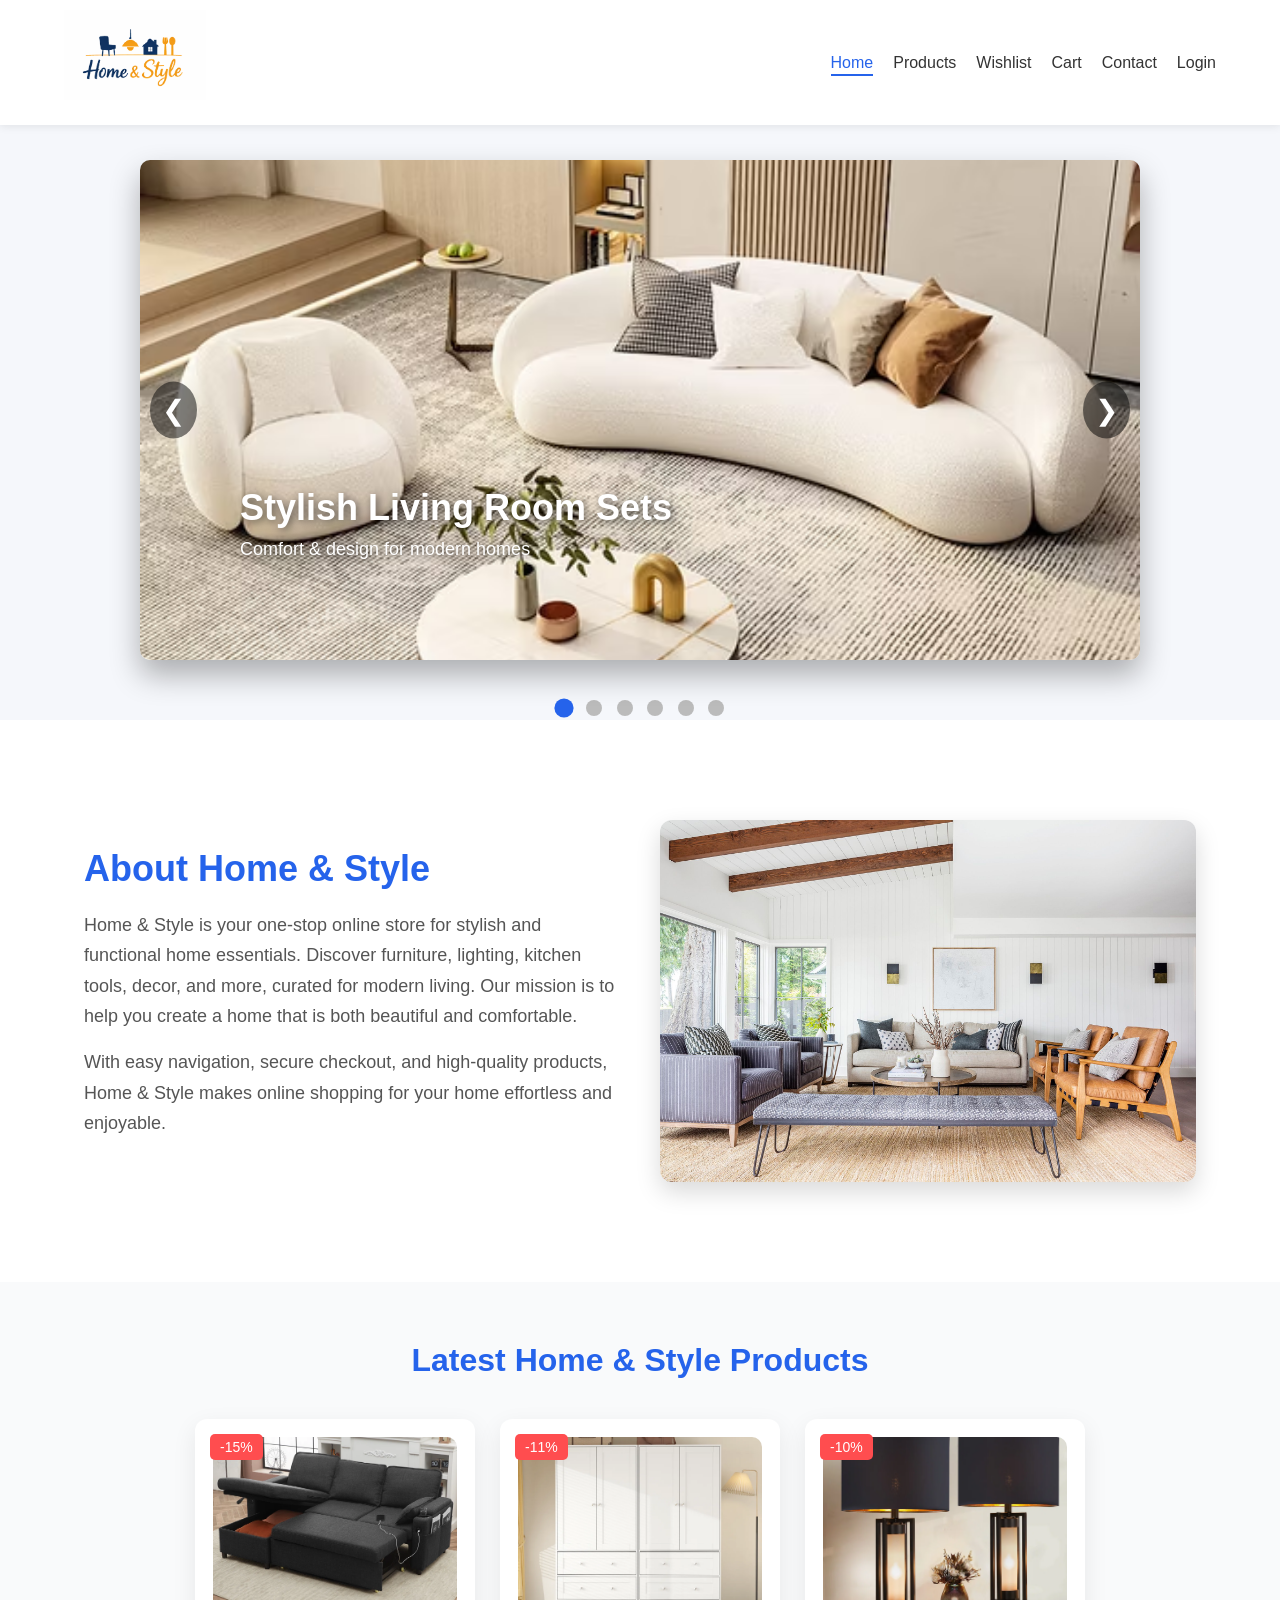
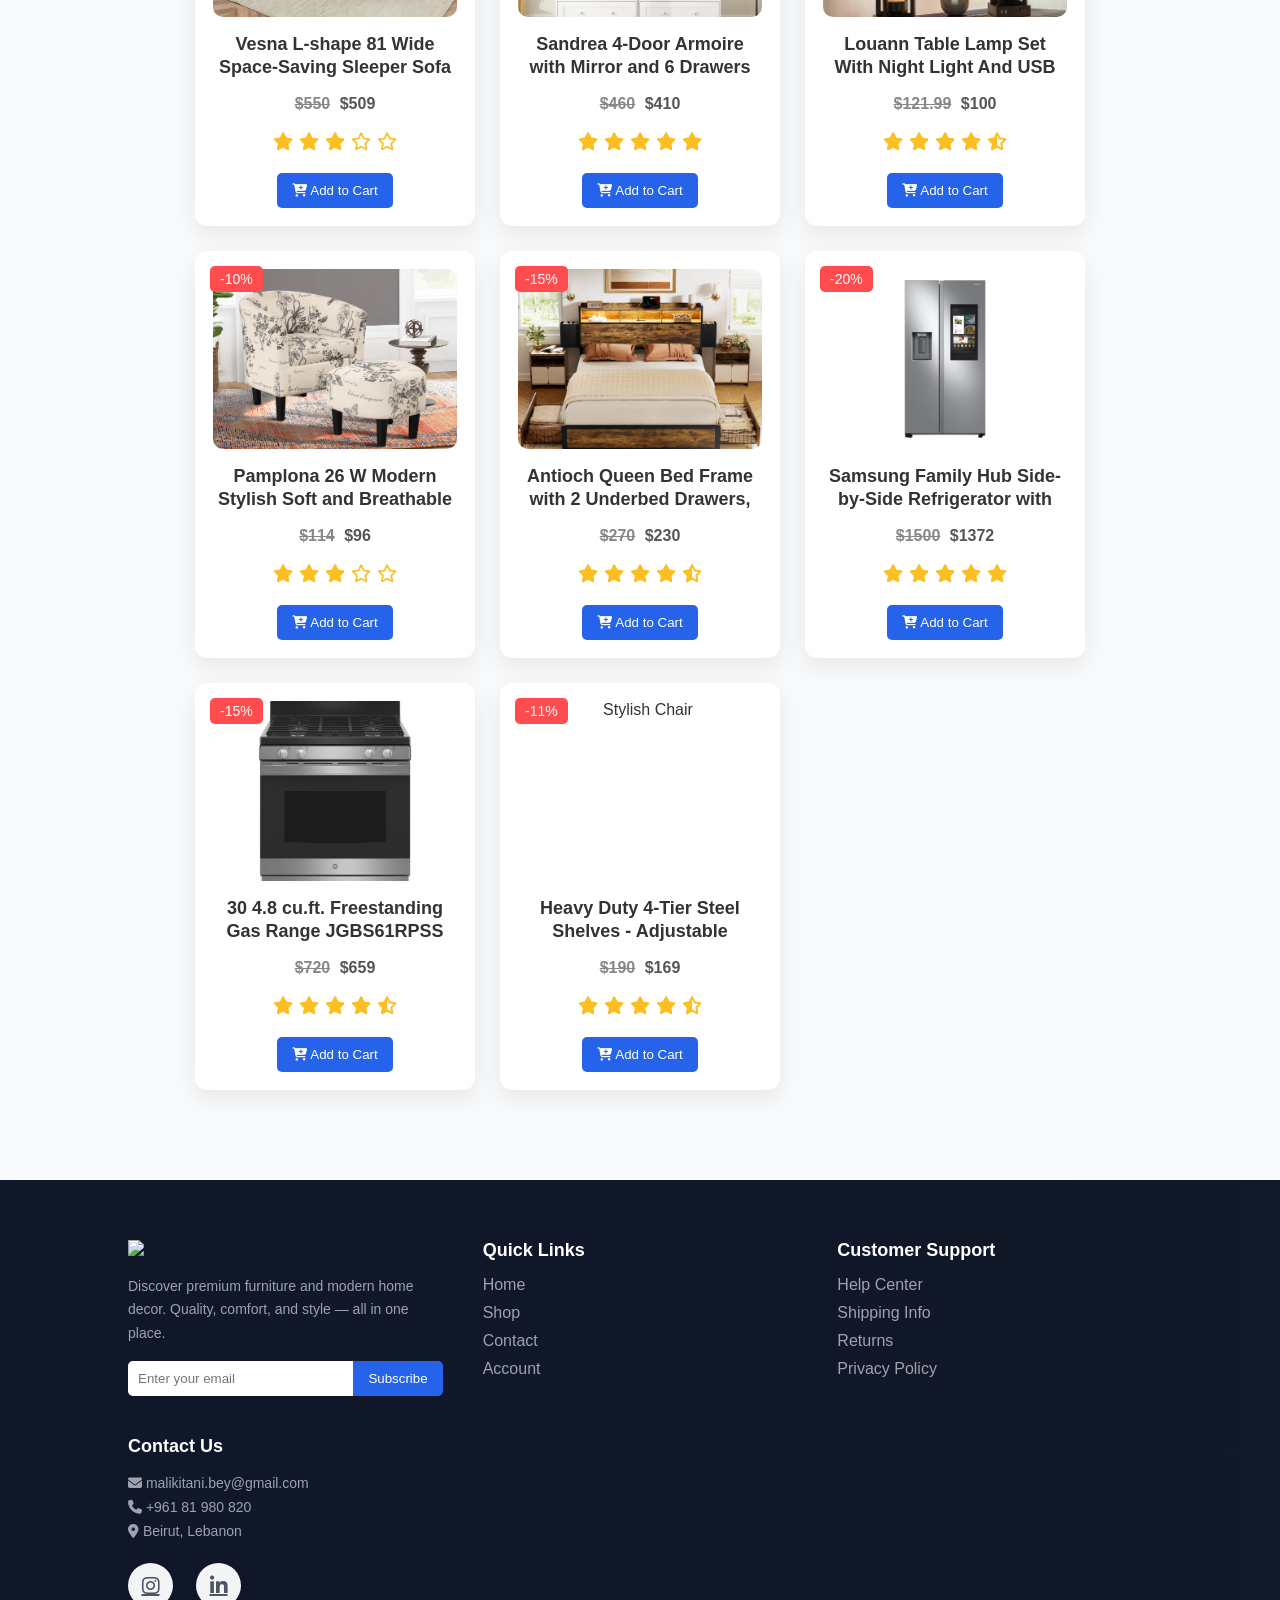
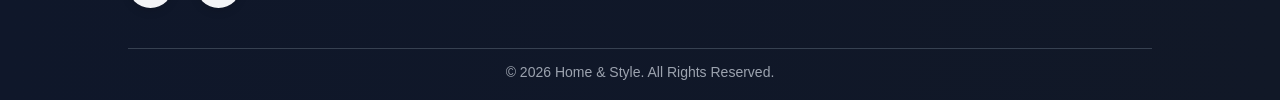
==== index.html @ b0fa2b80 "Initial commit" ====
<!doctype html>
<html lang="en">
  <head>
    <meta charset="UTF-8" />
    <meta name="viewport" content="width=device-width, initial-scale=1.0" />
    <link
      rel="icon"
      href="Images/Screenshot_2026-03-11_191651-removebg-preview.png"
    />
    <title>Home & Style</title>
    <link rel="stylesheet" href="CSS/style.css" />
    <link
      rel="stylesheet"
      href="https://cdnjs.cloudflare.com/ajax/libs/font-awesome/6.5.0/css/all.min.css"
    />
  </head>

  <body>
    <!-- NAVBAR -->

    <header>
      <div class="logo">
        <img
          src="Images/Home&Style.png"
          alt="Home & Style Logo"
          class="footer-logo"
        />
        <span
          id="welcomeUser"
          style="display: none; margin-left: 10px; font-weight: 500"
        ></span>
      </div>

      <nav id="nav">
        <a href="index.html" class="active">Home</a>
        <a href="products.html">Products</a>
        <a href="wishlist.html">Wishlist</a>
        <a href="cart.html">Cart</a>
        <a href="contact.html">Contact</a>
        <a href="login.html">Login</a>
      </nav>

      <div class="menu-btn" id="menu-btn">
        <i class="fa fa-bars"></i>
      </div>
    </header>

    <!-- SLIDESHOW -->

    <div class="slideshow-container">
      <div class="slide fade">
        <img src="Images/slideshow/livingroom.avif" alt="Stylish Living Room" />
        <div class="slide-text">
          <h2>Stylish Living Room Sets</h2>
          <p>Comfort & design for modern homes</p>
        </div>
      </div>

      <div class="slide fade">
        <img
          src="Images/slideshow/kitchen-coffee.jpg"
          alt="Coffee Maker & Appliances"
        />
        <div class="slide-text">
          <h2>Smart Kitchen Essentials</h2>
          <p>Cook smarter with premium tools</p>
        </div>
      </div>

      <div class="slide fade">
        <img
          src="Images/slideshow/kitchen-gadgets.webp"
          alt="Kitchen Gadgets"
        />
        <div class="slide-text">
          <h2>Top Kitchen Gadgets</h2>
          <p>Tools that make cooking easier</p>
        </div>
      </div>

      <div class="slide fade">
        <img src="Images/slideshow/home-decor.jpg" alt="Cozy Decor" />
        <div class="slide-text">
          <h2>Cozy Home Decor Deals</h2>
          <p>Add warmth & comfort to every room</p>
        </div>
      </div>

      <div class="slide fade">
        <img
          src="Images/slideshow/minimalist-room.jpg"
          alt="Minimalist Living Room"
        />
        <div class="slide-text">
          <h2>Minimalist Home Style</h2>
          <p>Elegant simplicity for modern spaces</p>
        </div>
      </div>

      <div class="slide fade">
        <img src="Images/slideshow/modern-lighting.jpg" alt="Modern Lighting" />
        <div class="slide-text">
          <h2>Modern Lighting & Decor</h2>
          <p>Stylish fixtures to brighten every room</p>
        </div>
      </div>

      <!-- Arrows -->
      <a class="prev" onclick="plusSlides(-1)">&#10094;</a>
      <a class="next" onclick="plusSlides(1)">&#10095;</a>
    </div>
    <!-- Dots -->
    <div class="dots-container">
      <span class="dot" onclick="currentSlide(1)"></span>
      <span class="dot" onclick="currentSlide(2)"></span>
      <span class="dot" onclick="currentSlide(3)"></span>
      <span class="dot" onclick="currentSlide(4)"></span>
      <span class="dot" onclick="currentSlide(5)"></span>
      <span class="dot" onclick="currentSlide(6)"></span>
    </div>

    <!-- ABOUT -->

    <section class="about">
      <div class="about-container">
        <div class="about-text">
          <h2>About Home & Style</h2>
          <p>
            Home & Style is your one-stop online store for stylish and
            functional home essentials. Discover furniture, lighting, kitchen
            tools, decor, and more, curated for modern living. Our mission is to
            help you create a home that is both beautiful and comfortable.
          </p>
          <p>
            With easy navigation, secure checkout, and high-quality products,
            Home & Style makes online shopping for your home effortless and
            enjoyable.
          </p>
        </div>
        <div class="about-image">
          <img
            src="Images/slideshow/home-decor.jpg"
            alt="Beautiful Home Setup"
          />
        </div>
      </div>
    </section>

    <!-- LATEST PRODUCTS -->

    <section class="latest-products">
      <h2>Latest Home & Style Products</h2>

      <div class="products-grid">
        <div class="product-card">
          <div class="badge">-15%</div>
          <img
            src="Images/Vesna+L-shape+81_+Wide+Space-Saving+Sleeper+Sofa+Upholstered+Pull-out+Sofa+Bed-95208153.webp"
            alt="Modern Table"
          />
          <div class="overlay">
            <button
              class="quick-view"
              onclick="
                goToProduct(
                  'Vesna L-shape 81 Wide Space-Saving Sleeper Sofa Upholstered Pull-out Sofa Bed',
                )
              "
            >
              Quick View
            </button>
          </div>
          <h3>
            Vesna L-shape 81 Wide Space-Saving Sleeper Sofa Upholstered Pull-out
            Sofa Bed
          </h3>
          <p><span class="old-price">$550</span> $509</p>
          <div class="rating">
            <i class="fa-solid fa-star"></i>
            <i class="fa-solid fa-star"></i>
            <i class="fa-solid fa-star"></i>
            <i class="fa-regular fa-star"></i>
            <i class="fa-regular fa-star"></i>
          </div>
          <button><i class="fa-solid fa-cart-plus"></i> Add to Cart</button>
        </div>

        <div class="product-card">
          <div class="badge">-11%</div>
          <img
            src="Images/Sandrea+4-Door+Armoire+with+Mirror+and+6+Drawers-682798570.webp"
            alt="Comfortable Sofa"
          />
          <div class="overlay">
            <button
              class="quick-view"
              onclick="
                goToProduct('Sandrea 4-Door Armoire with Mirror and 6 Drawers')
              "
            >
              Quick View
            </button>
          </div>
          <h3>Sandrea 4-Door Armoire with Mirror and 6 Drawers</h3>
          <p><span class="old-price">$460</span> $410</p>
          <div class="rating">
            <i class="fa-solid fa-star"></i>
            <i class="fa-solid fa-star"></i>
            <i class="fa-solid fa-star"></i>
            <i class="fa-solid fa-star"></i>
            <i class="fa-solid fa-star"></i>
          </div>
          <button><i class="fa-solid fa-cart-plus"></i> Add to Cart</button>
        </div>

        <div class="product-card">
          <div class="badge">-10%</div>
          <img
            src="Images/25_+Louann+Table+Lamp+Set+With+Night+Light+And+USB+Ports.webp"
            alt="Decorative Lamp"
          />
          <div class="overlay">
            <button
              class="quick-view"
              onclick="
                goToProduct(
                  'Louann Table Lamp Set With Night Light And USB Ports',
                )
              "
            >
              Quick View
            </button>
          </div>
          <h3>Louann Table Lamp Set With Night Light And USB Ports</h3>
          <p><span class="old-price">$121.99</span> $100</p>
          <div class="rating">
            <i class="fa-solid fa-star"></i>
            <i class="fa-solid fa-star"></i>
            <i class="fa-solid fa-star"></i>
            <i class="fa-solid fa-star"></i>
            <i class="fa-solid fa-star-half-stroke"></i>
          </div>
          <button><i class="fa-solid fa-cart-plus"></i> Add to Cart</button>
        </div>

        <div class="product-card">
          <div class="badge">-10%</div>
          <img
            src="Images/Pamplona+26_+W+Modern+Stylish+Soft+and+Breathable+Upholstered+Barrel+Chair+and+Ottoman-1349253307.webp"
            alt="Kitchen Tools"
          />
          <div class="overlay">
            <button
              class="quick-view"
              onclick="
                goToProduct(
                  'Pamplona 26 W Modern Stylish Soft and Breathable Upholstered Barrel Chair and Ottoman',
                )
              "
            >
              Quick View
            </button>
          </div>
          <h3>
            Pamplona 26 W Modern Stylish Soft and Breathable Upholstered Barrel
            Chair and Ottoman
          </h3>
          <p><span class="old-price">$114</span> $96</p>
          <div class="rating">
            <i class="fa-solid fa-star"></i>
            <i class="fa-solid fa-star"></i>
            <i class="fa-solid fa-star"></i>
            <i class="fa-regular fa-star"></i>
            <i class="fa-regular fa-star"></i>
          </div>
          <button><i class="fa-solid fa-cart-plus"></i> Add to Cart</button>
        </div>

        <div class="product-card">
          <div class="badge">-15%</div>
          <img
            src="Images/Antioch+Queen+Bed+Frame+with+2+Underbed+Drawers,+Modern+Platform+Bed+with+Charging+Station+&+LED+Light,+Storage+Headboard+with++2+Bedside+Drawers+&+Open+Bookcase+Shelves,+R.webp"
            alt="Modern Wardrobe"
          />
          <div class="overlay">
            <button
              class="quick-view"
              onclick="
                goToProduct(
                  'Antioch Queen Bed Frame with 2 Underbed Drawers, Modern Platform Bed with Charging Station & LED Light, Storage Headboard with 2 Bedside Drawers & Open Bookcase Shelves, Rustic Brown',
                )
              "
            >
              Quick View
            </button>
          </div>
          <h3>
            Antioch Queen Bed Frame with 2 Underbed Drawers, Modern Platform Bed
            with Charging Station & LED Light, Storage Headboard with 2 Bedside
            Drawers & Open Bookcase Shelves, Rustic Brown
          </h3>
          <p><span class="old-price">$270</span> $230</p>
          <div class="rating">
            <i class="fa-solid fa-star"></i>
            <i class="fa-solid fa-star"></i>
            <i class="fa-solid fa-star"></i>
            <i class="fa-solid fa-star"></i>
            <i class="fa-solid fa-star-half-stroke"></i>
          </div>
          <button><i class="fa-solid fa-cart-plus"></i> Add to Cart</button>
        </div>

        <div class="product-card">
          <div class="badge">-20%</div>
          <img
            src="Images/Samsung+Family+Hub+Side-by-Side+Refrigerator+with+Touch+Screen-49425573.webp"
            alt="Stylish Chair"
          />
          <div class="overlay">
            <button
              class="quick-view"
              onclick="
                goToProduct(
                  'Samsung Family Hub Side-by-Side Refrigerator with Touch Screen RS27T5561SR/AA',
                )
              "
            >
              Quick View
            </button>
          </div>
          <h3>
            Samsung Family Hub Side-by-Side Refrigerator with Touch Screen
            RS27T5561SR/AA
          </h3>
          <p><span class="old-price">$1500</span> $1372</p>
          <div class="rating">
            <i class="fa-solid fa-star"></i>
            <i class="fa-solid fa-star"></i>
            <i class="fa-solid fa-star"></i>
            <i class="fa-solid fa-star"></i>
            <i class="fa-solid fa-star"></i>
          </div>
          <button><i class="fa-solid fa-cart-plus"></i> Add to Cart</button>
        </div>

        <div class="product-card">
          <div class="badge">-15%</div>
          <img
            src="Images/30_+4.8+cu.ft.+Freestanding+Gas+Range-50219102.webp"
            alt="Modern Wardrobe"
          />
          <div class="overlay">
            <button
              class="quick-view"
              onclick="
                goToProduct('30 4.8 cu.ft. Freestanding Gas Range JGBS61RPSS')
              "
            >
              Quick View
            </button>
          </div>
          <h3>30 4.8 cu.ft. Freestanding Gas Range JGBS61RPSS</h3>
          <p><span class="old-price">$720</span> $659</p>
          <div class="rating">
            <i class="fa-solid fa-star"></i>
            <i class="fa-solid fa-star"></i>
            <i class="fa-solid fa-star"></i>
            <i class="fa-solid fa-star"></i>
            <i class="fa-solid fa-star-half-stroke"></i>
          </div>
          <button><i class="fa-solid fa-cart-plus"></i> Add to Cart</button>
        </div>

        <div class="product-card">
          <div class="badge">-11%</div>
          <img
            src="images/Heavy+Duty+4-Tier+Steel+Shelves+-+Adjustable+Storage+Rack+For+Garage,+Warehouse,+Pantry+&+Toolsheds-1450413742.webp"
            alt="Stylish Chair"
          />
          <div class="overlay">
            <button
              class="quick-view"
              class="quick-view"
              onclick="
                goToProduct(
                  'Heavy Duty 4-Tier Steel Shelves - Adjustable Storage Rack For Garage, Warehouse, Pantry & Toolsheds',
                )
              "
            >
              Quick View
            </button>
          </div>
          <h3>
            Heavy Duty 4-Tier Steel Shelves - Adjustable Storage Rack For
            Garage, Warehouse, Pantry & Toolsheds
          </h3>
          <p><span class="old-price">$190</span> $169</p>
          <div class="rating">
            <i class="fa-solid fa-star"></i>
            <i class="fa-solid fa-star"></i>
            <i class="fa-solid fa-star"></i>
            <i class="fa-solid fa-star"></i>
            <i class="fa-solid fa-star-half-stroke"></i>
          </div>
          <button><i class="fa-solid fa-cart-plus"></i> Add to Cart</button>
        </div>
      </div>
    </section>

    <!-- FOOTER -->
    <footer class="footer">
      <div class="footer-container">
        <div class="footer-box">
          <img src="images/Home&Style.png" class="footer-logo" />
          <p>
            Discover premium furniture and modern home decor. Quality, comfort,
            and style — all in one place.
          </p>

          <div class="newsletter">
            <input type="email" placeholder="Enter your email" />
            <button>Subscribe</button>
          </div>
        </div>

        <div class="footer-box">
          <h3>Quick Links</h3>
          <ul>
            <li><a href="index.html">Home</a></li>
            <li><a href="products.html">Shop</a></li>
            <li><a href="contact.html">Contact</a></li>
            <li><a href="login.html">Account</a></li>
          </ul>
        </div>

        <div class="footer-box">
          <h3>Customer Support</h3>
          <ul>
            <li><a href="#">Help Center</a></li>
            <li><a href="#">Shipping Info</a></li>
            <li><a href="#">Returns</a></li>
            <li><a href="#">Privacy Policy</a></li>
          </ul>
        </div>

        <div class="footer-box">
          <h3>Contact Us</h3>
          <p><i class="fa-solid fa-envelope"></i> malikitani.bey@gmail.com</p>
          <p><i class="fa-solid fa-phone"></i> +961 81 980 820</p>
          <p><i class="fa-solid fa-location-dot"></i> Beirut, Lebanon</p>

          <div class="social-icons">
            <a href="https://www.instagram.com/m_itanii/?hl=en" target="_blank">
              <i class="fa-brands fa-instagram"></i>
            </a>
            <a
              href="https://www.linkedin.com/in/malek-itani-0888023a7"
              target="_blank"
            >
              <i class="fa-brands fa-linkedin-in"></i>
            </a>
          </div>
        </div>
      </div>

      <div class="footer-bottom">
        <p>© 2026 Home & Style. All Rights Reserved.</p>
      </div>
    </footer>

    <!-- Toast Notification -->

    <div id="toast"></div>

    <script src="Script/script.js"></script>
  </body>
</html>
---- CSS/style.css ----
* {
  margin: 0;
  padding: 0;
  box-sizing: border-box;
  font-family: Arial, sans-serif;
}

body {
  background: #f5f7fb;
  color: #333;
  overflow-x: hidden;
}

header {
  display: flex;
  justify-content: space-between;
  align-items: center;
  flex-wrap: wrap;
  padding: 10px 5%;
  background: #ffffff;
  position: fixed;
  top: 0;
  left: 0;
  width: 100%;
  z-index: 10000;
  box-shadow: 0 2px 8px rgba(0, 0, 0, 0.08);
  transition:
    background 0.3s ease,
    padding 0.3s ease;
}

header.scrolled {
  background: #ffffff;
  padding: 5px 5%;
}

.logo {
  display: flex;
  align-items: center;
  gap: 8px;
  font-size: 20px;
  font-weight: bold;
  color: #2563eb;
}

.logo img {
  height: 10vh;
  max-height: 100px;
  width: auto;
  display: block;
  cursor: pointer;
  transition: transform 0.3s ease;
}

.logo img:hover {
  transform: scale(1.05);
}

.logo-container {
  display: flex;
  align-items: center;
  gap: 10px;
}

#welcomeUser {
  color: #2563eb;
  font-size: 16px;
  font-weight: 600;
  margin-left: 12px;
  padding: 4px 10px;
  border-radius: 20px;
  background: #e0f0ff;
  box-shadow: 0 2px 6px rgba(0, 0, 0, 0.1);
  transition: background 0.3s, color 0.3s, transform 0.3s;
  cursor: default;
  display: inline-block;
  cursor: pointer;
}

#welcomeUser:hover {
  background: #2563eb;
  color: #fff;
  transform: scale(1.05);
}

nav {
  display: flex;
  align-items: center;
  gap: 20px;
}

nav a {
  color: #333;
  text-decoration: none;
  font-weight: 500;
  position: relative;
  transition: color 0.3s ease;
  white-space: nowrap;
}

nav a::after {
  content: "";
  display: block;
  height: 2px;
  width: 0;
  background: #2563eb;
  transition: width 0.3s;
  position: absolute;
  bottom: -4px;
  left: 0;
}

nav a:hover {
  color: #2563eb;
}

nav a:hover::after {
  width: 100%;
}

nav a.active {
  color: #2563eb;
}

nav a.active::after {
  width: 100%;
}

#welcome {
  margin-left: 15px;
  cursor: pointer;
  font-weight: bold;
  color: #2563eb;
}

#welcome:hover {
  text-decoration: underline;
  color: #1d4ed8;
}

.nav-right {
  display: flex;
  align-items: center;
  gap: 15px;
}

.search-box {
  position: relative;
}

.search-box input {
  padding: 7px 35px 7px 10px;
  border-radius: 5px;
  border: 1px solid #ddd;
  outline: none;
  width: 280px;
  transition: 0.3s;
}

.search-box input:focus {
  width: 300px;
}

.search-box i {
  position: absolute;
  right: 10px;
  top: 50%;
  transform: translateY(-50%);
  color: #777;
}

.menu-btn {
  display: none;
  font-size: 26px;
  cursor: pointer;
  color: #2563eb;
  z-index: 2000;
  position: relative;
  margin-left: auto;
}

/* MOBILE RESPONSIVE NAV */
@media (max-width: 1024px) {
  header {
    padding: 10px 4%;
  }

  .search-box input {
    width: 240px;
  }

  .search-box input:focus {
    width: 260px;
  }
}

@media (max-width: 768px) {
  nav {
    display: none;
    flex-direction: column;
    background: #ffffff;
    position: absolute;
    top: 100%;
    right: 0;
    width: 220px;
    padding: 15px 0;
    border-left: 1px solid #eee;
    border-bottom-left-radius: 10px;
    box-shadow: 0 5px 15px rgba(0, 0, 0, 0.08);
    z-index: 1500;
  }

  nav a {
    margin: 8px 0;
    padding: 10px 20px;
    border-bottom: 1px solid #eee;
  }

  nav a:last-child {
    border-bottom: none;
  }

  .menu-btn {
    display: block;
  }

  nav.show {
    display: flex;
    animation: slideIn 0.3s ease forwards;
  }

  @keyframes slideIn {
    0% {
      right: -220px;
      opacity: 0;
    }

    100% {
      right: 0;
      opacity: 1;
    }
  }

  .search-box input {
    width: 250px;
  }

  .search-box input:focus {
    width: 280px;
  }

  .logo {
    flex-direction: column;
    align-items: flex-start;
  }

  #welcomeUser {
    margin-left: 0;
    margin-top: 5px;
    font-size: 14px;
  }
}

@media (max-width: 480px) {
  .logo img {
    height: 70px;
  }

  nav {
    width: 150px;
  }

  .search-box input {
    width: 210px;
  }

  .search-box input:focus {
    width: 220px;
  }

  nav a {
    padding: 8px 15px;
  }
}

/* SLIDESHOW */
.slideshow-container {
  width: 95%;
  max-width: 1000px;
  height: 500px;
  position: relative;
  margin: 160px auto 40px auto;
  border-radius: 10px;
  overflow: visible;
  box-shadow: 0 15px 30px rgba(0, 0, 0, 0.3);
  background: #f5f7fb;
}

.slide {
  display: none;
  width: 100%;
  height: 100%;
  position: relative;
}

.slide img {
  width: 100%;
  height: 100%;
  object-fit: cover;
  object-position: center;
  transition: transform 1.5s ease;
  border-radius: 10px;
}

.fade {
  animation-name: fadeZoom;
  animation-duration: 1.5s;
}

@keyframes fadeZoom {
  from {
    opacity: 0;
    transform: scale(1.05);
  }

  to {
    opacity: 1;
    transform: scale(1);
  }
}

.prev,
.next {
  cursor: pointer;
  position: absolute;
  top: 50%;
  transform: translateY(-50%);
  font-size: 28px;
  color: white;
  background: rgba(0, 0, 0, 0.5);
  padding: 12px;
  border-radius: 50%;
  user-select: none;
  transition:
    background 0.3s,
    transform 0.3s;
  z-index: 10;
}

.prev:hover,
.next:hover {
  background: rgba(0, 0, 0, 0.8);
  transform: translateY(-50%) scale(1.1);
}

.next {
  right: 10px;
}

.prev {
  left: 10px;
}

.dots-container {
  text-align: center;
  margin-top: 15px;
}

.dot {
  height: 16px;
  width: 16px;
  margin: 0 5px;
  background-color: #bbb;
  border-radius: 50%;
  display: inline-block;
  cursor: pointer;
  transition:
    background-color 0.3s,
    transform 0.3s;
}

.dot:hover,
.dot.active {
  background-color: #2563eb;
  transform: scale(1.2);
}

.slide-text {
  position: absolute;
  bottom: 20%;
  left: 10%;
  color: white;
  text-shadow: 2px 2px 8px rgba(0, 0, 0, 0.6);
}

.slide-text h2 {
  font-size: 36px;
  margin-bottom: 10px;
}

.slide-text p {
  font-size: 18px;
}

/* Responsive */
@media (max-width: 1024px) {
  .slideshow-container {
    height: 400px;
  }
}

@media (max-width: 768px) {
  .slideshow-container {
    height: 300px;
  }

  .slide-text h2 {
    font-size: 24px;
  }

  .slide-text p {
    font-size: 14px;
  }

  .prev,
  .next {
    font-size: 22px;
    padding: 10px;
  }

}

@media (max-width: 480px) {
  .slideshow-container {
    height: 250px;
  }

  .prev,
  .next {
    font-size: 18px;
    padding: 8px;
  }

  .dot {
    height: 12px;
    width: 12px;
  }
}

/* ABOUT */

.about {
  padding: 80px 5%;
  background: #ffffff;
}

.about-container {
  display: flex;
  align-items: center;
  justify-content: space-between;
  gap: 40px;
  flex-wrap: wrap;
  width: 100%;
  max-width: 1200px;
  margin: auto;
  padding: 20px;
}

.about-text {
  flex: 1;
  min-width: 0;
  text-align: left;
}

.about-text h2 {
  color: #2563eb;
  font-size: 36px;
  margin-bottom: 20px;
}

.about-text p {
  font-size: 18px;
  line-height: 1.7;
  margin-bottom: 15px;
  color: #555;
}

.about-image {
  flex: 1;
  min-width: 0;
  display: flex;
  justify-content: flex-start;
}

.about-image img {
  width: 100%;
  max-width: 100%;
  height: auto;
  display: block;
  object-fit: cover;
  border-radius: 12px;
  box-shadow: 0 10px 25px rgba(0, 0, 0, 0.15);
}

/* Responsive */
@media (max-width: 768px) {
  .about-container {
    flex-direction: column-reverse;
    gap: 30px;
    text-align: left;
  }

  .about-image {
    justify-content: flex-start;
  }

  .about-text h2 {
    font-size: 28px;
  }

  .about-text p {
    font-size: 16px;
  }
}

/* PRODUCTS */

.latest-products {
  padding: 60px 10%;
  background: #f9fafb;
}

.latest-products h2 {
  color: #2563eb;
  font-size: 32px;
  text-align: center;
  margin-bottom: 40px;
  font-weight: 600;
}

.products-grid {
  display: grid;
  grid-template-columns: repeat(auto-fill, minmax(240px, 280px));
  justify-content: center;
  gap: 25px;
  margin-bottom: 30px;
}

.product-card {
  position: relative;
  background: white;
  padding: 18px;
  border-radius: 12px;
  box-shadow: 0 8px 25px rgba(0, 0, 0, 0.08);
  transition: transform 0.35s ease, box-shadow 0.35s ease;
  gap: 6px;
  display: flex;
  flex-direction: column;
  align-items: center;
  text-align: center;
  overflow: hidden;
}

.product-card:hover {
  transform: translateY(-10px) scale(1.02);
  box-shadow: 0 18px 40px rgba(0, 0, 0, 0.15);
}

.badge {
  position: absolute;
  top: 15px;
  left: 15px;
  background: #ff4d4f;
  color: white;
  padding: 5px 10px;
  font-size: 14px;
  border-radius: 5px;
  transition: 0.3s;
  z-index: 9999;
  cursor: pointer;
}

.badge:hover {
  transform: scale(1.1);
}

.overlay {
  position: absolute;
  top: 0;
  left: 0;
  width: 100%;
  height: 100%;
  background: rgba(0, 0, 0, 0.35);
  opacity: 0;
  display: flex;
  justify-content: center;
  align-items: center;
  transition: opacity 0.3s ease;
}

.product-card:hover .overlay {
  opacity: 1;
}

.quick-view {
  background: #2563eb;
  border: none;
  padding: 10px 15px;
  color: white;
  border-radius: 5px;
  cursor: pointer;
  font-weight: 500;
}

.quick-view:hover {
  background: #1d4ed8;
}

.product-card img {
  width: 100%;
  height: 180px;
  object-fit: cover;
  border-radius: 10px;
  margin-bottom: 10px;
  transition: transform 0.4s ease;
  cursor: pointer;
}

.product-card h3 {
  font-size: 18px;
  margin-bottom: 8px;
  color: #333;
  line-height: 1.3;
  min-height: 48px;
  max-height: 48px;
  overflow: hidden;
}

.product-card p {
  font-size: 16px;
  color: #555;
  margin-bottom: 12px;
  min-height: 20px;
  font-weight: 600;
}

.old-price {
  text-decoration: line-through;
  color: #888;
  margin-right: 5px;
}

.rating {
  display: flex;
  justify-content: center;
  gap: 6px;
  margin-bottom: 12px;
  color: #fbbf24;
  font-size: 18px;
  min-height: 22px;
}

.rating i {
  transition:
    transform 0.25s ease,
    color 0.25s ease;
  cursor: pointer;
}

.product-card button {
  background: #2563eb;
  border: none;
  padding: 10px 15px;
  color: white;
  cursor: pointer;
  border-radius: 5px;
  font-weight: 500;
  transition: background 0.3s;
}

.product-card button:hover {
  background: #1d4ed8;
}

/* Responsive */
@media (max-width: 768px) {
  .latest-products {
    padding: 50px 5%;
  }

  .latest-products h2 {
    font-size: 28px;
  }
}

@media (max-width: 480px) {
  .latest-products h2 {
    font-size: 24px;
  }
}


/* FOOTER */
.footer {
  background: linear-gradient(to right, #0f172a, #111827);
  color: #e5e7eb;
  padding: 60px 10% 20px;
  font-family: 'Segoe UI', sans-serif;
}

.footer-container {
  display: grid;
  grid-template-columns: repeat(auto-fit, minmax(230px, 1fr));
  gap: 40px;
}

.footer-logo {
  width: 140px;
  margin-bottom: 15px;
}

.footer-box h3 {
  margin-bottom: 15px;
  font-size: 18px;
  color: #fff;
}

.footer-box p {
  font-size: 14px;
  color: #9ca3af;
  line-height: 1.7;
}

.footer-box ul {
  list-style: none;
  padding: 0;
}

.footer-box ul li {
  margin-bottom: 10px;
}

.footer-box ul li a {
  text-decoration: none;
  color: #9ca3af;
  transition: 0.3s;
}

.footer-box ul li a:hover {
  color: #ff6600;
  padding-left: 5px;
}

.newsletter {
  display: flex;
  margin-top: 15px;
}

.newsletter input {
  flex: 1;
  padding: 10px;
  border: none;
  outline: none;
  border-radius: 5px 0 0 5px;
}

.newsletter button {
  padding: 10px 15px;
  border: none;
  background: #2563eb;
  color: white;
  cursor: pointer;
  border-radius: 0 5px 5px 0;
  transition: 0.3s;
}

.newsletter button:hover {
  background: #1d4ac7;
}

.social-icons {
  margin-top: 15px;
}

.social-icons a {
  display: inline-block;
  width: 38px;
  height: 38px;
  line-height: 38px;
  text-align: center;
  background: #1f2937;
  color: #fff;
  border-radius: 50%;
  margin-right: 8px;
  transition: 0.3s;
}

.social-icons a:hover {
  background: #1d4ac7;
  transform: translateY(-3px);
}

.footer-bottom {
  text-align: center;
  border-top: 1px solid #374151;
  margin-top: 40px;
  padding-top: 15px;
  font-size: 14px;
  color: #9ca3af;
}

/* MOBILE */
@media(max-width:768px) {
  .newsletter {
    flex-direction: column;
  }

  .newsletter input {
    border-radius: 5px;
    margin-bottom: 10px;
  }

  .newsletter button {
    border-radius: 5px;
  }
}


/* CONTACT PAGE */
.contact {
  padding: 180px 5% 80px;
  background: linear-gradient(135deg, #f5f7fb 0%, #e2e8f0 100%);
  font-family: 'Poppins', sans-serif;
}

.contact-title {
  text-align: center;
  margin-bottom: 50px;
  font-size: 36px;
  font-weight: 700;
  color: #1f2937;
  letter-spacing: 1px;
}

.contact-container {
  display: grid;
  grid-template-columns: repeat(auto-fit, minmax(300px, 1fr));
  gap: 40px;
}

.contact-info {
  background: #fff;
  padding: 30px 25px;
  border-radius: 16px;
  box-shadow: 0 10px 30px rgba(0, 0, 0, 0.08);
  transition: all 0.3s ease;
}

.contact-info:hover {
  transform: translateY(-5px);
  box-shadow: 0 15px 35px rgba(0, 0, 0, 0.12);
}

.contact-info h3 {
  margin-bottom: 20px;
  font-size: 24px;
  color: #111827;
  font-weight: 600;
}

.contact-info p {
  margin-bottom: 12px;
  font-size: 15px;
  color: #4b5563;
  display: flex;
  align-items: center;
  word-wrap: break-word;
}

.contact-info i {
  margin-right: 10px;
  color: #6366f1;
}

/* Social Icons */
.social-icons {
  margin-top: 20px;
  display: flex;
  gap: 15px;
}

.social-icons a {
  display: flex;
  align-items: center;
  justify-content: center;
  width: 45px;
  height: 45px;
  background: #f3f4f6;
  color: #4b5563;
  border-radius: 50%;
  font-size: 20px;
  box-shadow: 0 4px 8px rgba(0, 0, 0, 0.1);
  transition: all 0.4s ease;
  position: relative;
  overflow: hidden;
}

.social-icons a::before {
  content: "";
  position: absolute;
  width: 120%;
  height: 120%;
  background: linear-gradient(45deg, #6366f1, #4f46e5, #8b5cf6);
  top: -110%;
  left: -110%;
  transform: rotate(45deg);
  transition: all 0.5s ease;
  z-index: 0;
}

.social-icons a:hover::before {
  top: -10%;
  left: -10%;
}

.social-icons a i {
  position: relative;
  z-index: 1;
  transition: transform 0.3s ease;
}

.social-icons a:hover i {
  transform: scale(1.2);
  color: #fff;
}

.social-icons a:hover {
  box-shadow: 0 8px 20px rgba(99, 102, 241, 0.4);
}

/* RIGHT SIDE (FORM) */
.contact-form {
  background: #fff;
  padding: 30px 25px;
  border-radius: 16px;
  box-shadow: 0 10px 30px rgba(0, 0, 0, 0.08);
  transition: all 0.3s ease;
}

.contact-form:hover {
  transform: translateY(-5px);
  box-shadow: 0 15px 35px rgba(0, 0, 0, 0.12);
}

.contact-form form {
  display: flex;
  flex-direction: column;
  gap: 15px;
}

/* Inputs & Textarea */
.contact-form input,
.contact-form textarea {
  padding: 12px 14px;
  border-radius: 10px;
  border: 1px solid #d1d5db;
  font-size: 14px;
  outline: none;
  transition: 0.3s;
  width: 100%;
  box-sizing: border-box;
}

.contact-form input:focus,
.contact-form textarea:focus {
  border-color: #6366f1;
  box-shadow: 0 0 8px rgba(99, 102, 241, 0.2);
}

/* Button */
.contact-form button {
  padding: 14px;
  border: none;
  border-radius: 10px;
  background: linear-gradient(90deg, #6366f1, #4f46e5);
  color: #fff;
  font-size: 16px;
  font-weight: 600;
  cursor: pointer;
  transition: all 0.3s;
}

.contact-form button:hover {
  background: linear-gradient(90deg, #4f46e5, #4338ca);
  transform: translateY(-2px);
}

/* RESPONSIVE ADJUSTMENTS */
@media (max-width: 768px) {
  .contact-container {
    grid-template-columns: 1fr;
    gap: 30px;
  }

  .contact {
    padding: 180px 5% 50px;
  }

  .contact-title {
    font-size: 32px;
  }
}

@media (max-width: 480px) {
  .contact-info,
  .contact-form {
    padding: 25px 20px;
  }

  .contact-title {
    font-size: 28px;
  }
}
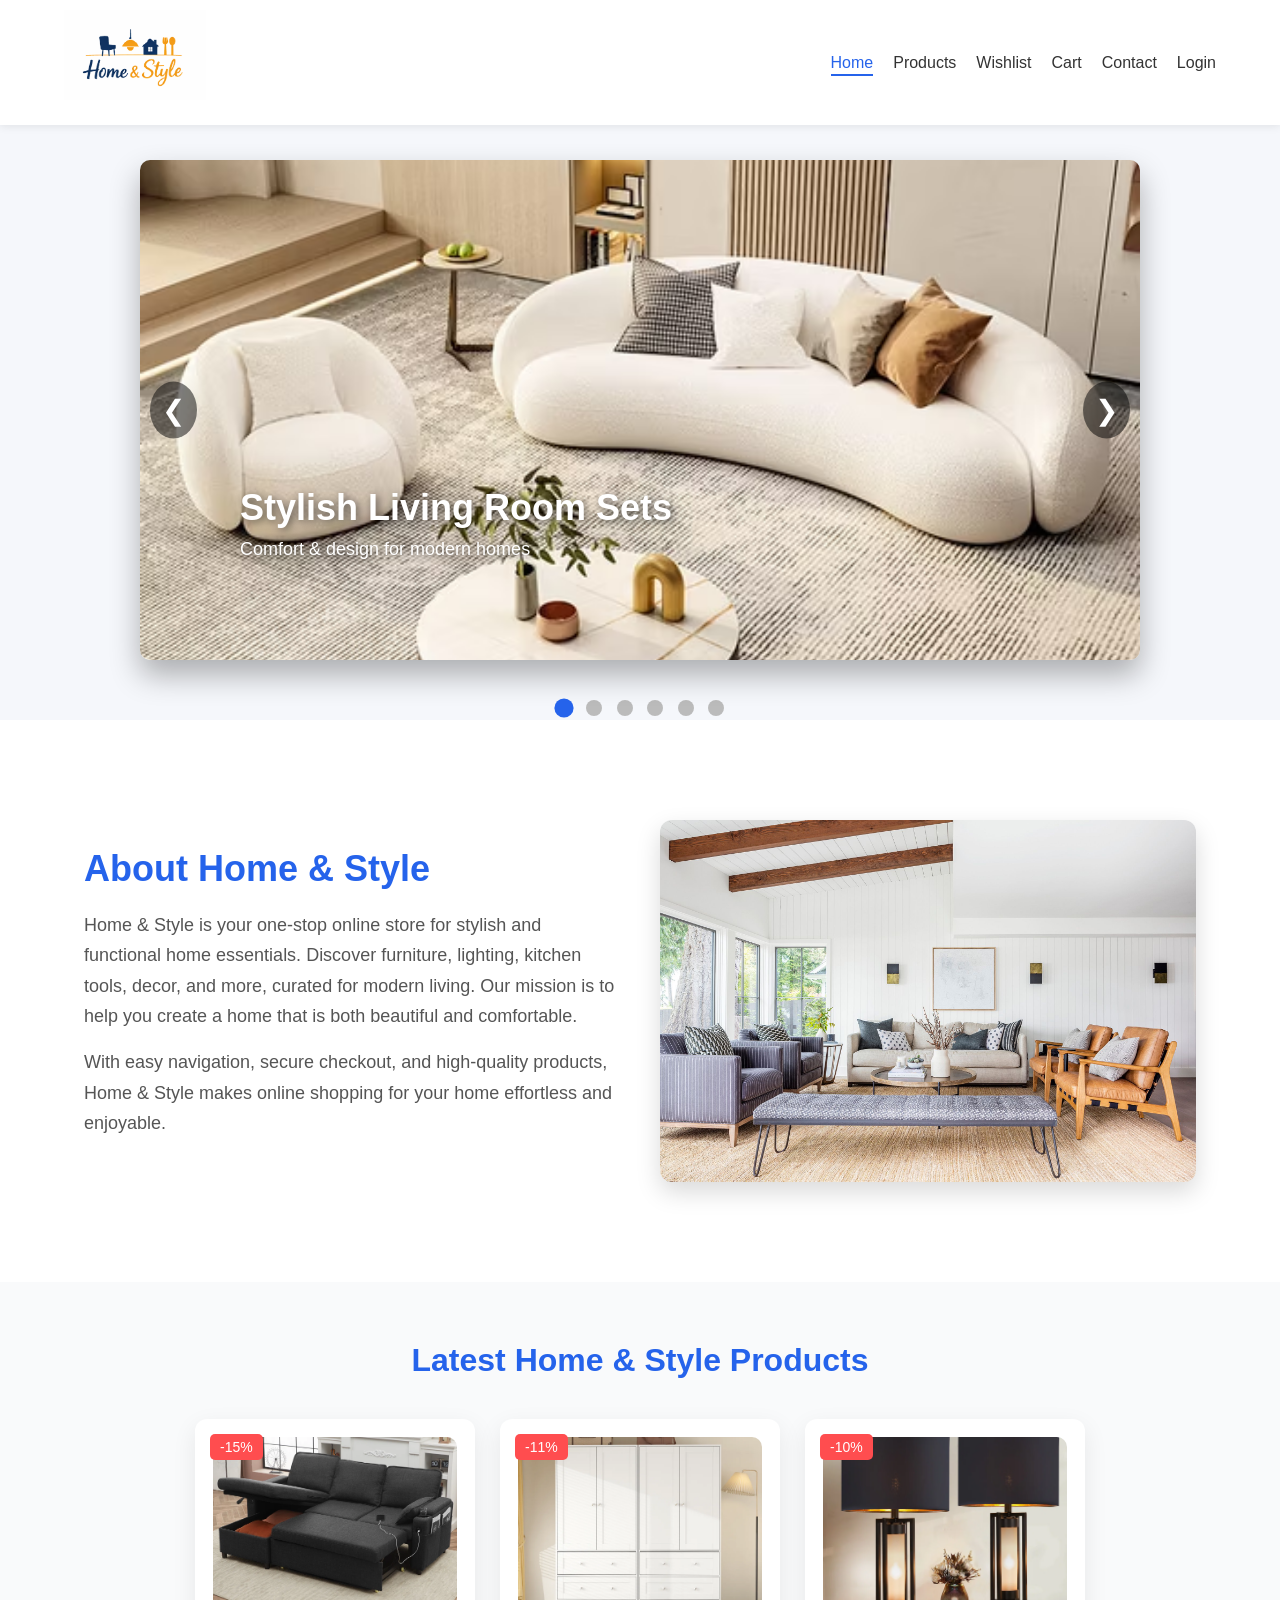
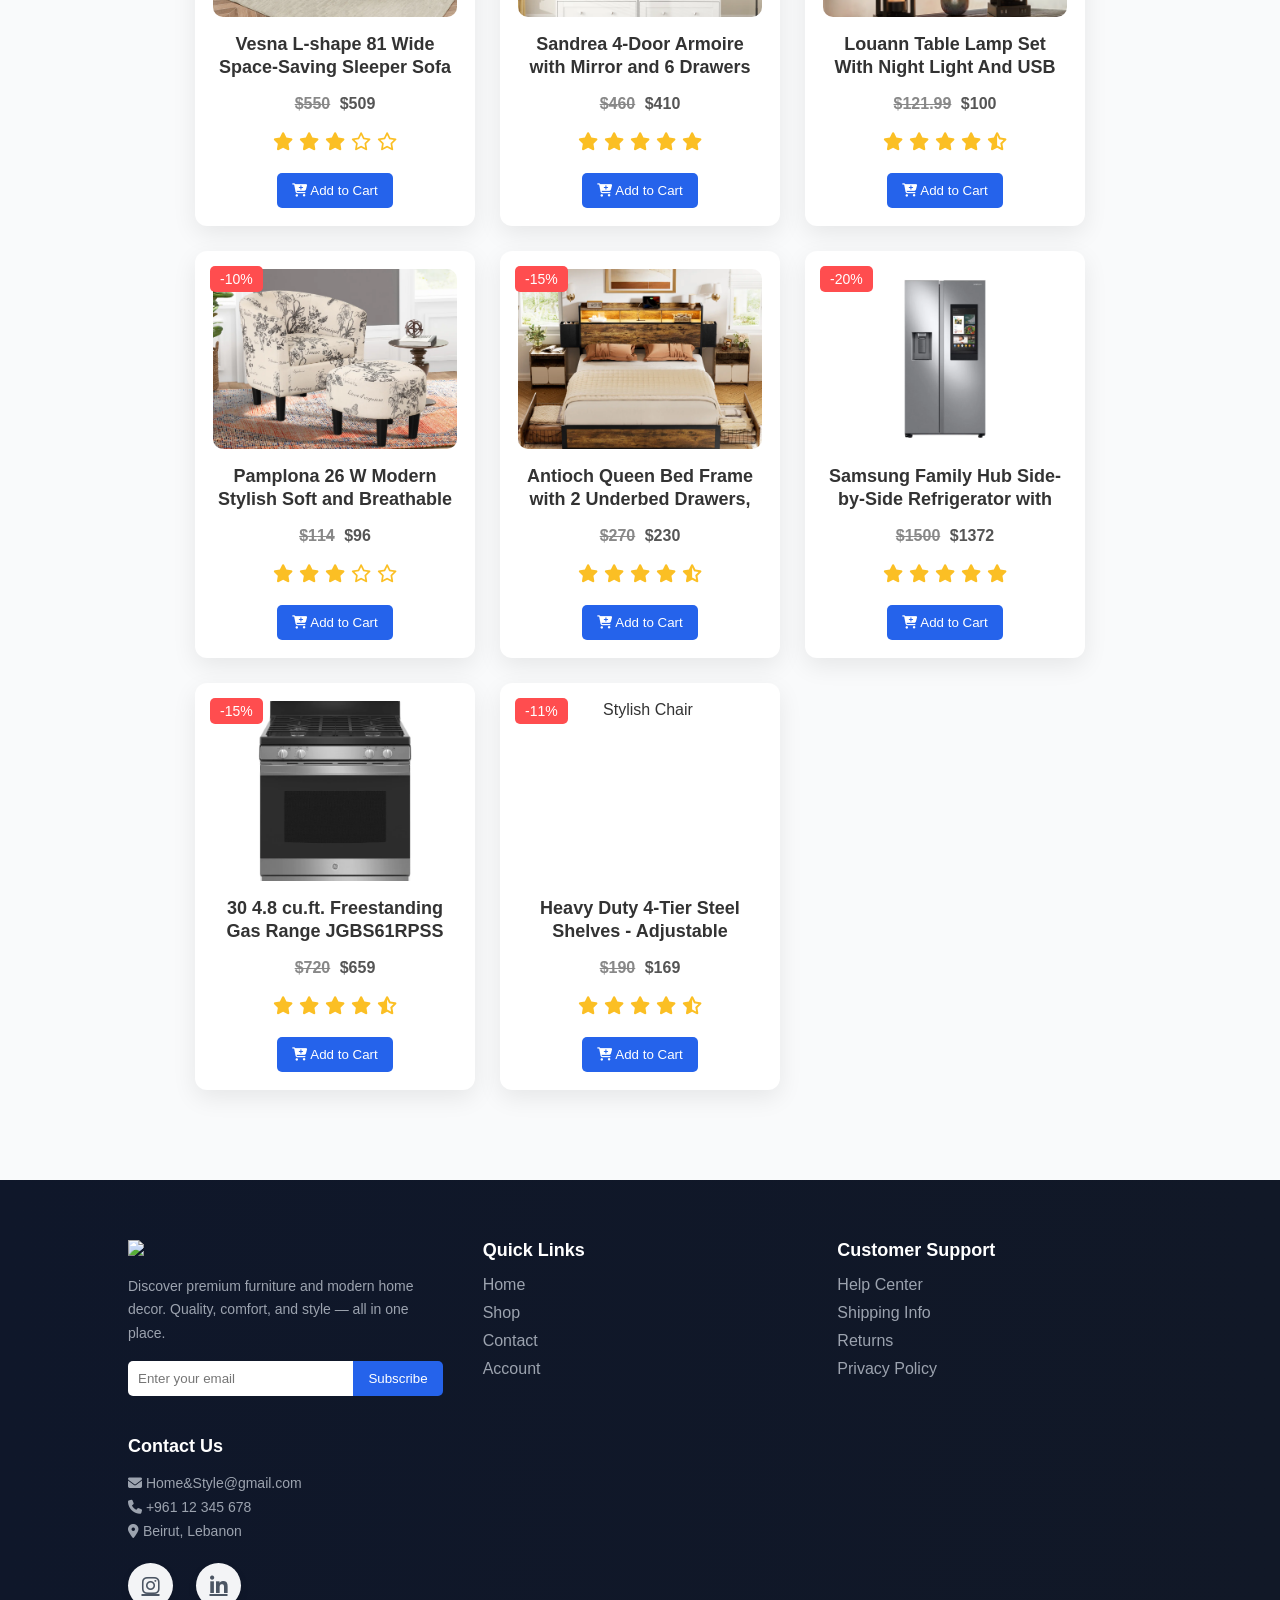
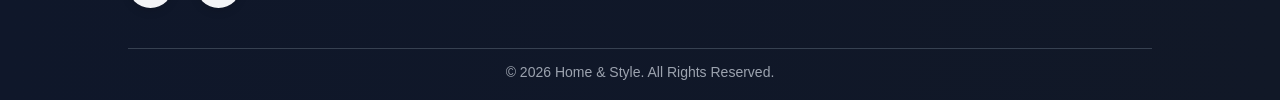
==== commit 18b8b4aa: "updated" ====
--- a/index.html
+++ b/index.html
@@ -445,16 +445,16 @@
 
         <div class="footer-box">
           <h3>Contact Us</h3>
-          <p><i class="fa-solid fa-envelope"></i> malikitani.bey@gmail.com</p>
-          <p><i class="fa-solid fa-phone"></i> +961 81 980 820</p>
+          <p><i class="fa-solid fa-envelope"></i> Home&Style@gmail.com</p>
+          <p><i class="fa-solid fa-phone"></i> +961 12 345 678</p>
           <p><i class="fa-solid fa-location-dot"></i> Beirut, Lebanon</p>
 
           <div class="social-icons">
-            <a href="https://www.instagram.com/m_itanii/?hl=en" target="_blank">
+            <a href="#" target="_blank">
               <i class="fa-brands fa-instagram"></i>
             </a>
             <a
-              href="https://www.linkedin.com/in/malek-itani-0888023a7"
+              href="#"
               target="_blank"
             >
               <i class="fa-brands fa-linkedin-in"></i>
